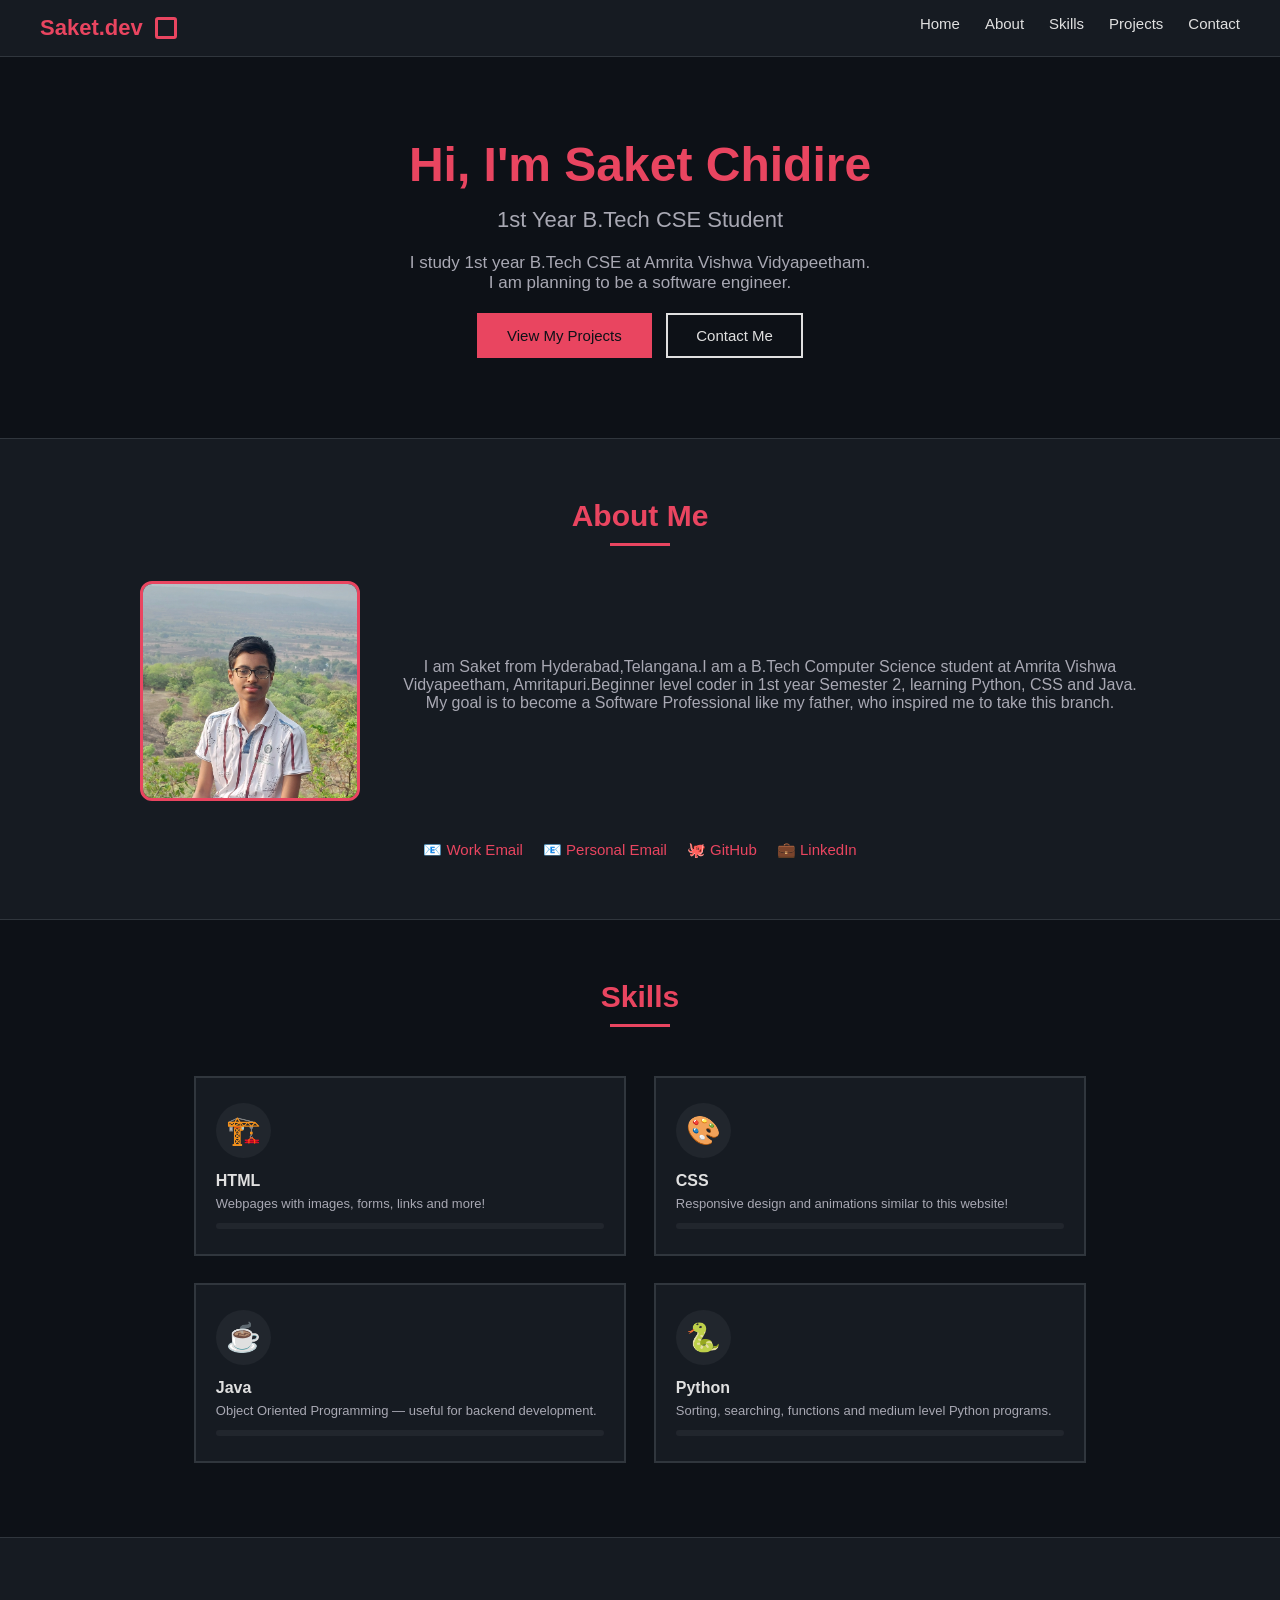
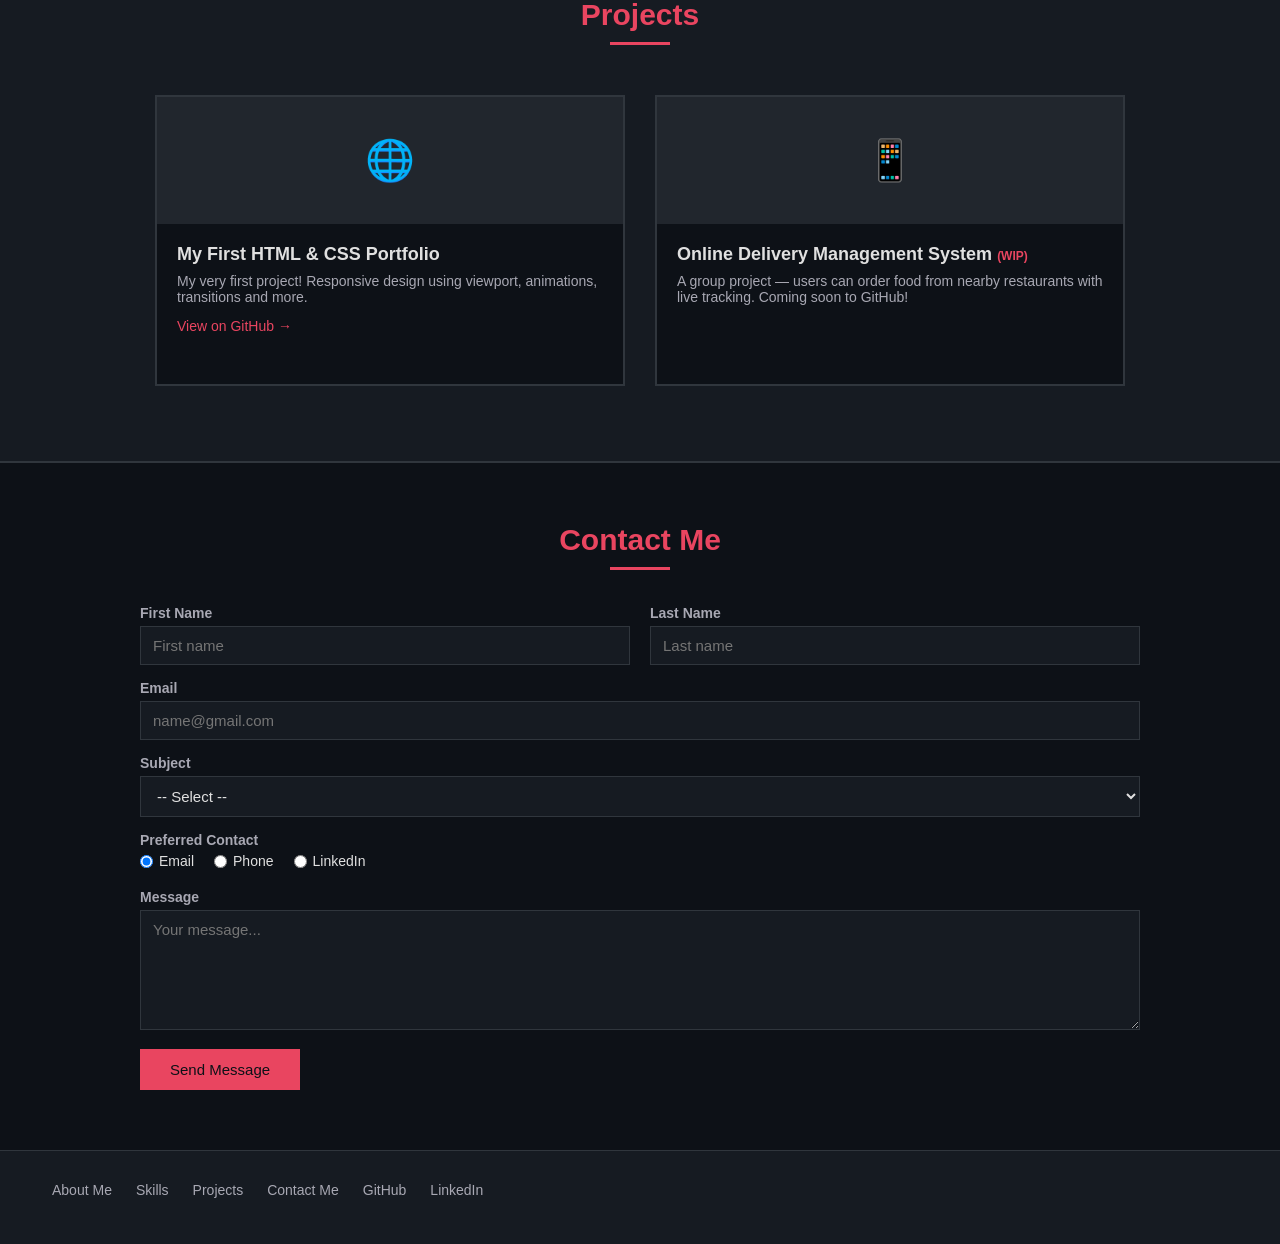
==== index.html @ dae56f38 "Add files via upload" ====
<!DOCTYPE html>
<html>
<head>
  <meta charset="UTF-8">
  <meta name="viewport" content="width=device-width, initial-scale=1.0">
  <title>My Portfolio</title>
  <link rel="stylesheet" href="style.css">
</head>
<body>

  <div id="navbar">
    <div class="nav-inner">
      <div class="logo-wrap">
        <a href="#home" class="logo">Saket.dev</a>
        <div class="loading-box"></div>
      </div>
      <ul class="nav-links">
        <li><a href="#home">Home</a></li>
        <li><a href="#about">About</a></li>
        <li><a href="#skills">Skills</a></li>
        <li><a href="#projects">Projects</a></li>
        <li><a href="#contact">Contact</a></li>
      </ul>
    </div>
  </div>

  <div id="home">
    <h1>Hi, I'm Saket Chidire</h1>
    <h2>1st Year B.Tech CSE Student</h2>
    <p>I study 1st year B.Tech CSE at Amrita Vishwa Vidyapeetham.<br>I am planning to be a software engineer.</p>
    <a href="#projects" class="btn">View My Projects</a>
    <a href="#contact" class="btn-outline">Contact Me</a>
  </div>

  <div id="about">
    <div class="inner">
      <h2>About Me</h2>
      <hr class="divider" />
      
      <div class="about-inner">
        <div class="about-photos">
          <img src="photo.webp" alt="Saket Chidire" class="about-photo" />
        </div>
        <div class="about-text">
          
          <p>I am Saket from Hyderabad,Telangana.I am a B.Tech Computer Science student at Amrita Vishwa Vidyapeetham, Amritapuri.Beginner level coder in 1st year Semester 2, learning Python, CSS and Java.
            My goal is to become a Software Professional like my father, who inspired me to take this branch.</p>
        </div>
      </div>

      <div class="about-links">
        <a href="mailto:am.sc.u4cse25345@am.students.amrita.edu">&#128231; Work Email</a>
        <a href="mailto:saketchidire@gmail.com">&#128231; Personal Email</a>
        <a href="https://github.com/SaketC86" target="_blank">&#128025; GitHub</a>
        <a href="https://www.linkedin.com/in/saket-chidire-988ba2376/" target="_blank">&#128188; LinkedIn</a>
      </div>

    </div>
  </div>

  <section id="skills">
    <h2>Skills</h2>
    <hr class="divider" />
    <div class="skills-grid">
      <div class="skill-card">
        <div class="skill-icon">🏗️</div>
        <h3>HTML</h3>
        <p>Webpages with images, forms, links and more!</p>
        <div class="skill-bar-track"><div class="skill-bar"></div></div>
      </div>
      <div class="skill-card">
        <div class="skill-icon">🎨</div>
        <h3>CSS</h3>
        <p>Responsive design and animations similar to this website!</p>
        <div class="skill-bar-track"><div class="skill-bar"></div></div>
      </div>
      <div class="skill-card">
        <div class="skill-icon">☕</div>
        <h3>Java</h3>
        <p>Object Oriented Programming — useful for backend development.</p>
        <div class="skill-bar-track"><div class="skill-bar"></div></div>
      </div>
      <div class="skill-card">
        <div class="skill-icon">🐍</div>
        <h3>Python</h3>
        <p>Sorting, searching, functions and medium level Python programs.</p>
        <div class="skill-bar-track"><div class="skill-bar"></div></div>
      </div>
    </div>
  </section>

  <div id="projects">
    <h2>Projects</h2>
    <hr class="divider" />
    <div class="proj-wrap">
      <div class="card">
        <div class="card-thumb">&#127760;</div>
        <div class="card-body">
          <h3>My First HTML &amp; CSS Portfolio</h3>
          <p>My very first project! Responsive design using viewport, animations, transitions and more.</p>
          <a href="https://github.com/SaketC86" target="_blank">View on GitHub &rarr;</a>
        </div>
      </div>
      <div class="card">
        <div class="card-thumb">&#128241;</div>
        <div class="card-body">
          <h3>Online Delivery Management System <span style="font-size:12px;color:rgb(233, 69, 96);">(WIP)</span></h3>
          <p>A group project — users can order food from nearby restaurants with live tracking. Coming soon to GitHub!</p>
        </div>
      </div>
    </div>
  </div>

  <div id="contact">
    <div class="inner">
      <h2>Contact Me</h2>
      <hr class="divider" />
      <form method="post">
        <div class="form-row">
          <div class="form-group">
            <label for="fname">First Name</label>
            <input type="text" id="fname" name="fname" placeholder="First name" required />
          </div>
          <div class="form-group">
            <label for="lname">Last Name</label>
            <input type="text" id="lname" name="lname" placeholder="Last name" required />
          </div>
        </div>
        <div class="form-group">
          <label for="email">Email</label>
          <input type="email" id="email" name="email" placeholder="name@gmail.com" required />
        </div>
        <div class="form-group">
          <label for="subject">Subject</label>
          <select id="subject" name="subject">
            <option value="">-- Select --</option>
            <option value="collab">Project Collaboration</option>
            <option value="feedback">Portfolio Feedback</option>
            <option value="internship">Internship</option>
            <option value="other">Other</option>
          </select>
        </div>
        <div class="form-group">
          <label>Preferred Contact</label>
          <div class="radio-group">
            <label><input type="radio" name="pref" value="email" checked /> Email</label>
            <label><input type="radio" name="pref" value="phone" /> Phone</label>
            <label><input type="radio" name="pref" value="linkedin" /> LinkedIn</label>
          </div>
        </div>
        <div class="form-group">
          <label for="message">Message</label>
          <textarea id="message" name="message" placeholder="Your message..." required></textarea>
        </div>
        <button type="submit" class="form-btn">Send Message</button>
      </form>
    </div>
  </div>

  <div id="footer">
    <ul>
      <li><a href="#about">About Me</a></li>
      <li><a href="#skills">Skills</a></li>
      <li><a href="#projects">Projects</a></li>
      <li><a href="#contact">Contact Me</a></li>
      <li><a href="https://github.com/SaketC86" target="_blank">GitHub</a></li>
      <li><a href="https://www.linkedin.com/in/saket-chidire-988ba2376/" target="_blank">LinkedIn</a></li>
    </ul>
  </div>

</body>
</html>
---- style.css ----
html { scroll-behavior: smooth; }

* {
  margin: 0;
  padding: 0;
  box-sizing: border-box;
}

body {
  font-family: Arial, sans-serif;
  font-size: 16px;
  background-color: rgb(13, 17, 23);
  color: rgb(224, 224, 224);
}

@keyframes loading {
  0%   { transform: rotateX(0deg)   rotateY(0deg)   rotateZ(0deg); }
  33%  { transform: rotateX(180deg) rotateY(0deg)   rotateZ(0deg); }
  67%  { transform: rotateX(180deg) rotateY(180deg) rotateZ(0deg); }
  100% { transform: rotateX(180deg) rotateY(180deg) rotateZ(180deg); }
}

@keyframes fadeIn {
  from { opacity: 0; }
  to   { opacity: 1; }
}

@keyframes fillBar {
  from { width: 0%; }
  to   { width: 100%; }
}

@keyframes barPulse {
  from { background-color: rgb(233, 69, 96); }
  to   { background-color: rgb(233, 69, 96); }
}

@keyframes borderPulse {
  from { border-color: rgb(48, 54, 61); }
  to   { border-color: rgb(233, 69, 96); }
}

.divider {
  border: none;
  border-top: 3px solid rgb(233, 69, 96);
  width: 60px;
  margin: 0 auto 35px;
}

.inner {
  max-width: 1000px;
  margin: 0 auto;
}

/* NAVBAR */
#navbar {
  background-color: rgb(22, 27, 34);
  padding: 15px 40px;
  border-bottom: 1px solid rgb(48, 54, 61);
}

.nav-inner {
  overflow: hidden;
}

.logo-wrap {
  float: left;
  display: flex;
  align-items: center;
  gap: 12px;
}

.logo {
  font-size: 22px;
  font-weight: bold;
  color: rgb(233, 69, 96);
  text-decoration: none;
}

.loading-box {
  width: 22px;
  height: 22px;
  border: 3px solid rgb(233, 69, 96);
  border-radius: 3px;
  animation: loading 2s ease-in-out infinite;
}

.nav-links {
  float: right;
  list-style: none;
  display: flex;
  gap: 25px;
}

.nav-links a {
  color: rgb(224, 224, 224);
  text-decoration: none;
  font-size: 15px;
}

.nav-links a:hover {
  color: rgb(233, 69, 96);
}

/* HERO */
#home {
  background-color: rgb(13, 17, 23);
  color: rgb(255, 255, 255);
  padding: 80px 40px;
  text-align: center;
}

#home h1 {
  font-size: 48px;
  margin-bottom: 15px;
  color: rgb(233, 69, 96);
  opacity: 0;
  animation: fadeIn 1s ease forwards;
}

#home h2 {
  font-size: 22px;
  font-weight: normal;
  margin-bottom: 20px;
  color: rgb(168, 168, 179);
  opacity: 0;
  animation: fadeIn 1s ease forwards 1s;
}

#home p {
  font-size: 17px;
  color: rgb(168, 168, 179);
  margin-bottom: 20px;
  opacity: 0;
  animation: fadeIn 1s ease forwards 2s;
}

.btn {
  background-color: rgb(233, 69, 96);
  color: rgb(13, 17, 23);
  padding: 12px 28px;
  text-decoration: none;
  font-size: 15px;
  border: 2px solid rgb(233, 69, 96);
  margin-right: 10px;
  display: inline-block;
}

.btn-outline {
  color: rgb(224, 224, 224);
  padding: 12px 28px;
  text-decoration: none;
  font-size: 15px;
  border: 2px solid rgb(224, 224, 224);
  display: inline-block;
}

.btn:hover { background-color: rgb(199, 54, 82); }
.btn-outline:hover { background-color: rgb(224, 224, 224); color: rgb(13, 17, 23); }

/* ABOUT */
#about {
  background-color: rgb(22, 27, 34);
  padding: 60px 40px;
  border-top: 1px solid rgb(48, 54, 61);
  border-bottom: 1px solid rgb(48, 54, 61);
}

#about h2 {
  font-size: 30px;
  margin-bottom: 10px;
  color: rgb(233, 69, 96);
  text-align: center;
}

#about p {
  font-size: 16px;
  color: rgb(168, 168, 179);
  margin-bottom: 12px;
}

.about-inner {
  display: flex;
  align-items: center;
  justify-content: center;
  gap: 40px;
  margin-top: 20px;
}

.about-photos {
  display: flex;
  flex-direction: column;
  gap: 15px;
  flex-shrink: 0;
}

.about-photo {
  width: 220px;
  height: 220px;
  object-fit: cover;
  border-radius: 12px;
  border: 3px solid rgb(233, 69, 96);
}

.about-text {
  flex: 1;
  text-align: center; /* ONLY ADDITION: Centers the text beside the photo */
}

.about-links {
  width: 100%;
  display: flex;
  justify-content: center;
  gap: 20px;
  flex-wrap: wrap;
  margin-top: 40px;
  clear: both; /* Ensures links sit below everything else */
}

.about-links a {
  color: rgb(233, 69, 96);
  text-decoration: none;
  font-size: 15px;
}

.about-links a:hover { text-decoration: underline; }

/* SKILLS */
section {
  padding: 60px 40px;
  max-width: 1000px;
  margin: 0 auto;
}

section h2 {
  font-size: 30px;
  margin-bottom: 10px;
  color: rgb(233, 69, 96);
  text-align: center;
}

.skills-grid { overflow: hidden; }

.skill-card {
  float: left;
  width: 47%;
  margin: 1.5%;
  background-color: rgb(22, 27, 34);
  border: 2px solid rgb(48, 54, 61);
  padding: 25px 20px;
  box-sizing: border-box;
  transition: border-color 0.3s ease, box-shadow 0.3s ease;
}

.skill-card:hover {
  border-color: rgb(233, 69, 96);
  box-shadow: 0 0 0 2px rgb(233, 69, 96);
}

.skill-icon {
  font-size: 28px;
  width: 55px;
  height: 55px;
  border-radius: 50%;
  background-color: rgb(33, 38, 45);
  display: flex;
  align-items: center;
  justify-content: center;
  margin-bottom: 14px;
}

.skill-card h3 {
  font-size: 16px;
  font-weight: bold;
  margin-bottom: 6px;
  color: rgb(224, 224, 224);
}

.skill-card p {
  font-size: 13px;
  color: rgb(168, 168, 179);
  margin-bottom: 12px;
}

.skill-bar-track {
  background-color: rgb(33, 38, 45);
  border-radius: 4px;
  height: 6px;
  overflow: hidden;
}

.skill-bar {
  height: 100%;
  border-radius: 4px;
  width: 0%;
  animation: fillBar 1s ease-out forwards, barPulse 1.5s ease-in-out infinite alternate;
}

/* PROJECTS */
#projects {
  background-color: rgb(22, 27, 34);
  padding: 60px 40px;
  border-top: 1px solid rgb(48, 54, 61);
  border-bottom: 1px solid rgb(48, 54, 61);
}

#projects h2 {
  font-size: 30px;
  margin-bottom: 10px;
  color: rgb(233, 69, 96);
  text-align: center;
}

.proj-wrap {
  max-width: 1000px;
  margin: 0 auto;
  overflow: hidden;
}

.card {
  float: left;
  width: 47%;
  margin: 1.5%;
  background-color: rgb(13, 17, 23);
  border: 2px solid rgb(48, 54, 61);
  box-sizing: border-box;
  animation: borderPulse 2s ease-in-out infinite alternate;
}

.card-thumb {
  background-color: rgb(33, 38, 45);
  padding: 40px;
  text-align: center;
  font-size: 40px;
  transition: background-color 0.3s ease;
}

.card:hover .card-thumb { background-color: rgb(48, 54, 61); }

.card-body {
  padding: 20px;
  min-height: 160px;
}

.card-body h3 {
  font-size: 18px;
  margin-bottom: 8px;
  color: rgb(224, 224, 224);
}

.card-body p {
  font-size: 14px;
  color: rgb(168, 168, 179);
  margin-bottom: 12px;
}

.card-body a {
  color: rgb(233, 69, 96);
  text-decoration: none;
  font-size: 14px;
}

.card-body a:hover { text-decoration: underline; }

/* CONTACT */
#contact {
  background-color: rgb(13, 17, 23);
  padding: 60px 40px;
  border-top: 1px solid rgb(48, 54, 61);
}

#contact h2 {
  font-size: 30px;
  margin-bottom: 10px;
  color: rgb(233, 69, 96);
  text-align: center;
}

.form-group { margin-bottom: 15px; }

label {
  display: block;
  font-size: 14px;
  font-weight: bold;
  margin-bottom: 5px;
  color: rgb(168, 168, 179);
}

input, select, textarea {
  width: 100%;
  padding: 10px 12px;
  font-size: 15px;
  border: 1px solid rgb(48, 54, 61);
  background-color: rgb(22, 27, 34);
  color: rgb(224, 224, 224);
  font-family: Arial, sans-serif;
}

input:focus, select:focus, textarea:focus {
  border-color: rgb(233, 69, 96);
  outline: none;
}

textarea {
  height: 120px;
  resize: vertical;
}

.radio-group {
  display: flex;
  gap: 20px;
  margin-top: 5px;
}

.radio-group label {
  font-weight: normal;
  display: flex;
  align-items: center;
  gap: 6px;
  cursor: pointer;
  color: rgb(224, 224, 224);
}

.form-row {
  display: flex;
  gap: 20px;
}

.form-row .form-group { flex: 1; }

.form-btn {
  background-color: rgb(233, 69, 96);
  color: rgb(13, 17, 23);
  border: none;
  padding: 12px 30px;
  font-size: 15px;
  cursor: pointer;
  font-family: Arial, sans-serif;
}

.form-btn:hover { background-color: rgb(199, 54, 82); }

/* FOOTER */
#footer {
  background-color: rgb(22, 27, 34);
  color: rgb(168, 168, 179);
  padding: 30px 40px;
  text-align: center;
  border-top: 1px solid rgb(48, 54, 61);
}

#footer ul {
  list-style: none;
  margin-bottom: 15px;
  overflow: hidden;
}

#footer ul li {
  float: left;
  margin: 0 12px;
}

#footer ul a {
  color: rgb(168, 168, 179);
  text-decoration: none;
  font-size: 14px;
}

#footer ul a:hover { color: rgb(233, 69, 96); }
#footer p { font-size: 13px; }

/* RESPONSIVE */
@media (max-width: 768px) {
  .nav-inner   { flex-direction: column; gap: 15px; }
  #home        { padding: 60px 20px; }
  #home h1     { font-size: 34px; }
  .skill-card, .card { float: none; width: 100%; margin: 10px 0; }
  section      { padding: 40px 20px; }
  .form-row    { flex-direction: column; gap: 0; }
  #footer ul li { float: none; margin: 5px 0; }
  .about-inner { flex-direction: column; text-align: center; }
  .card-body   { min-height: unset; }
}

@media (max-width: 480px) {
  #home h1   { font-size: 26px; }
  .nav-links { flex-direction: column; gap: 10px; text-align: center; }
}
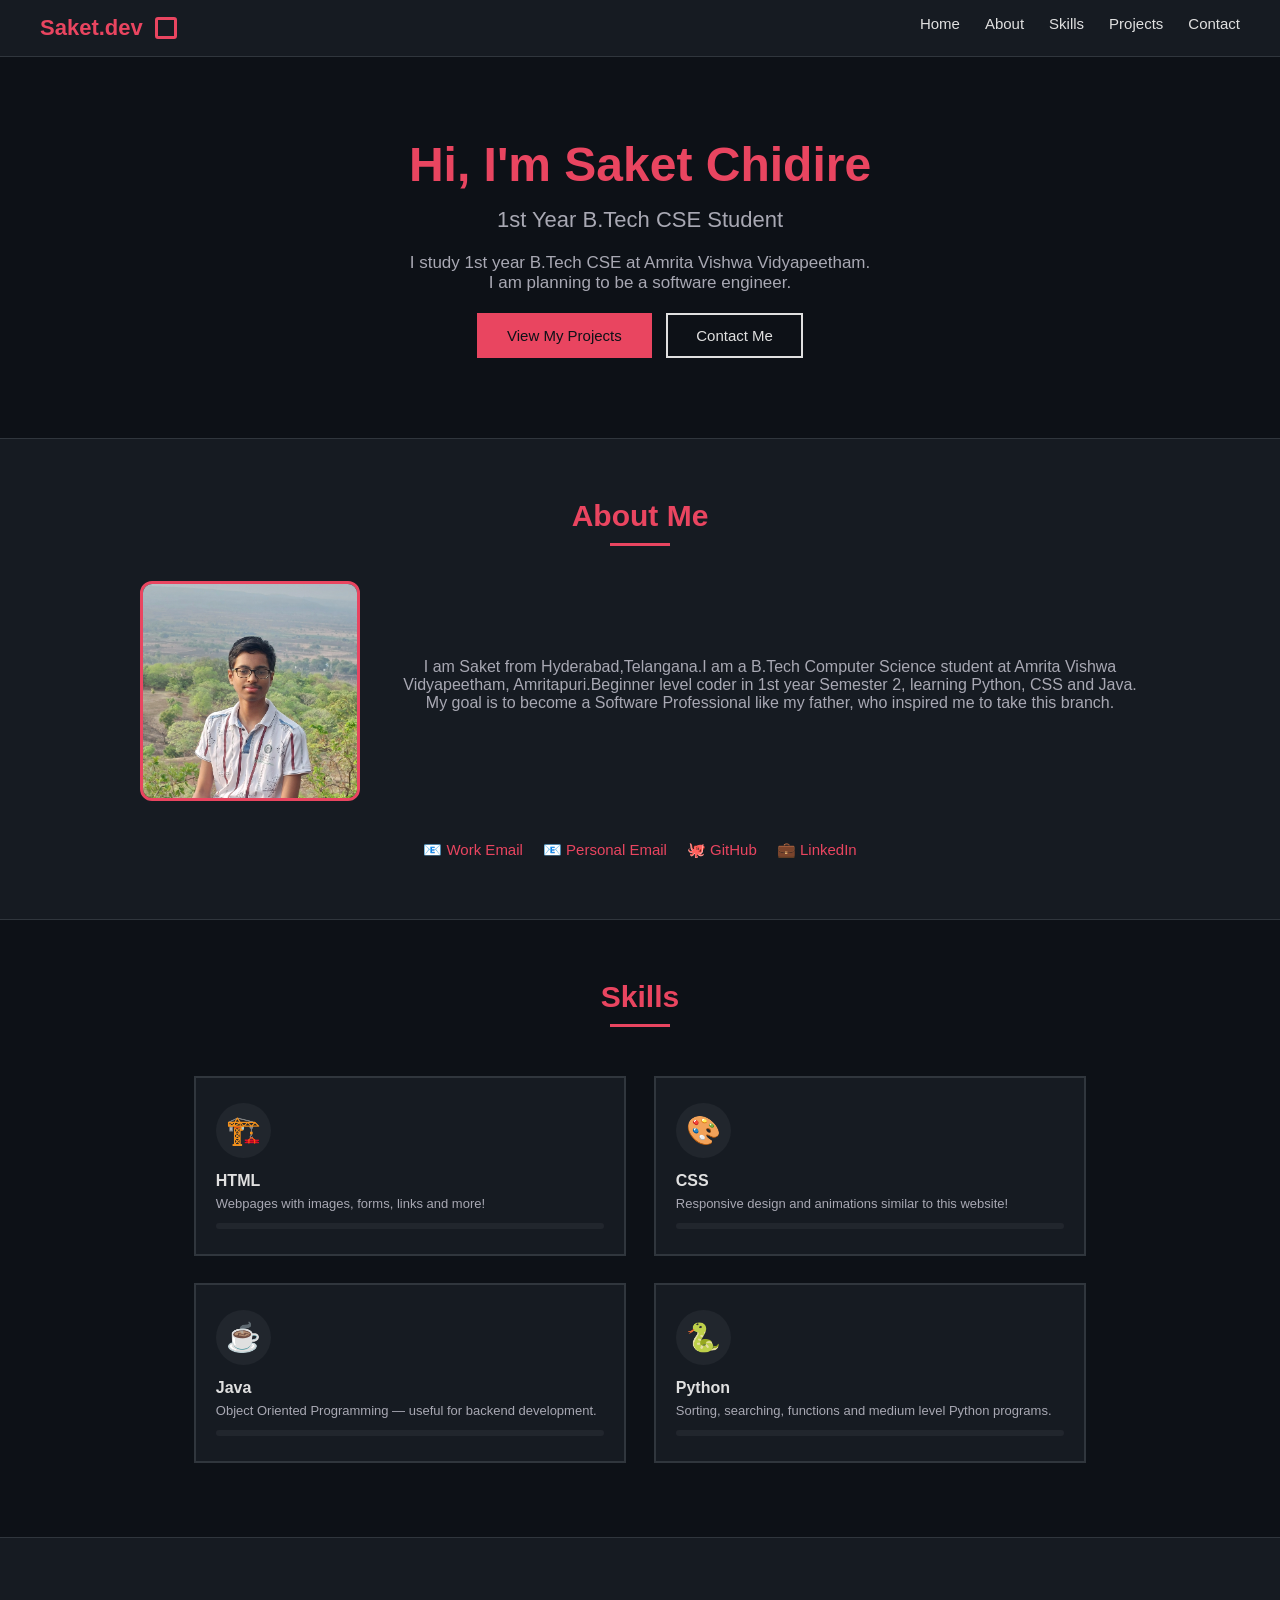
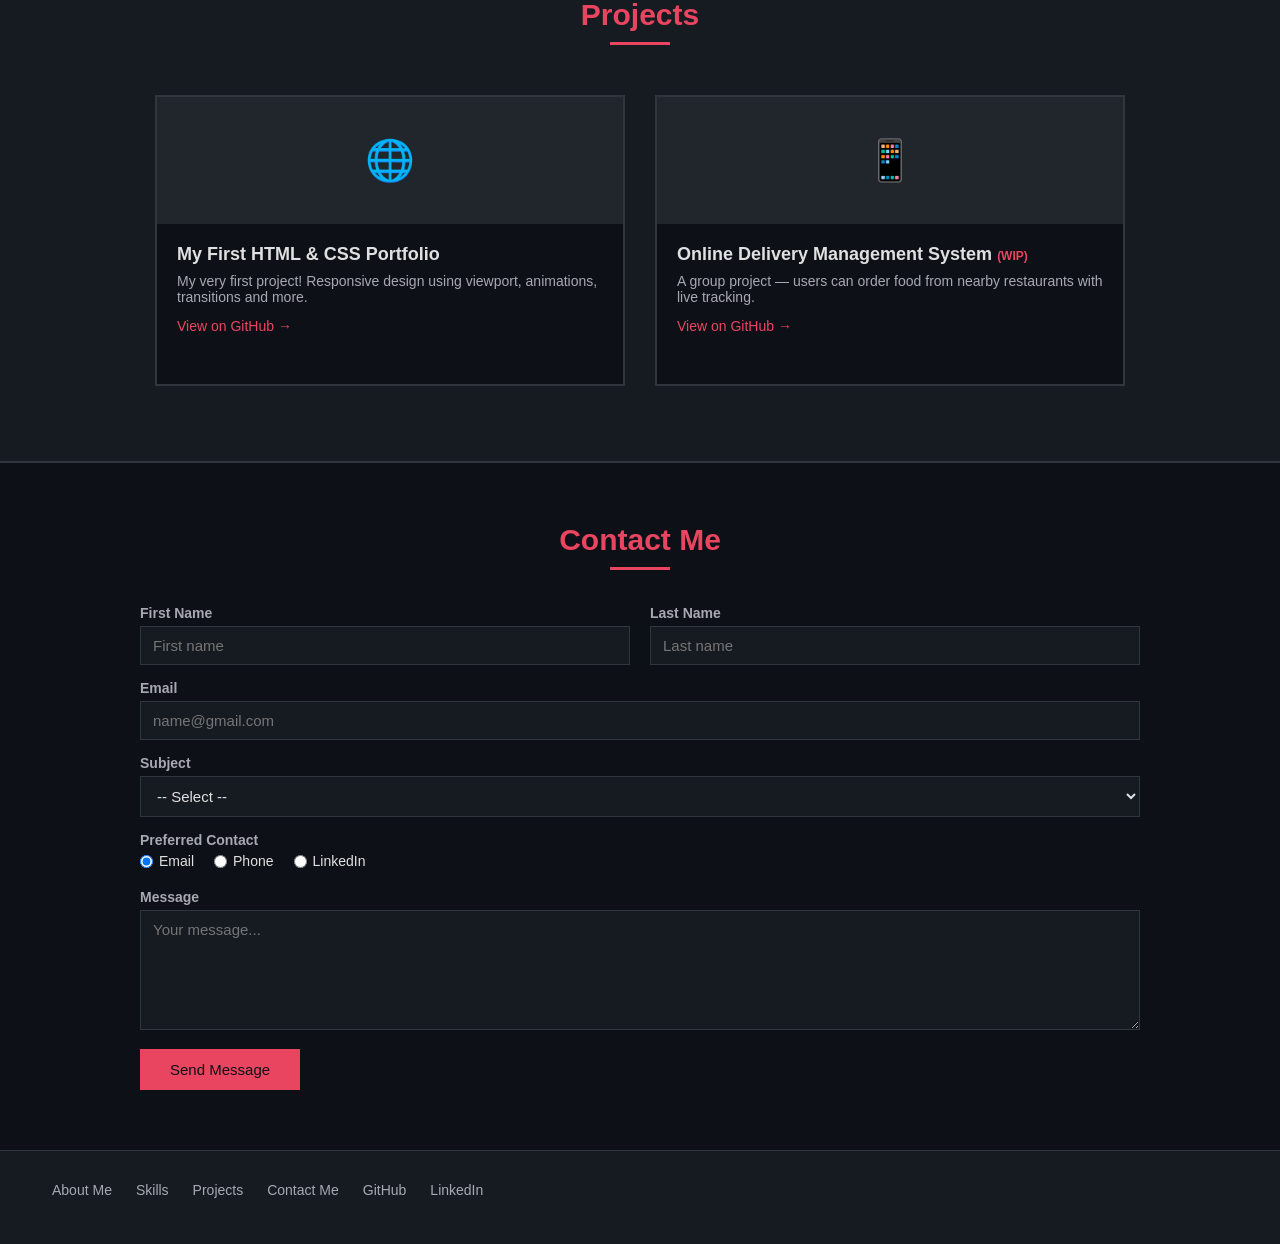
==== commit a687e225: "Update index.html" ====
--- a/index.html
+++ b/index.html
@@ -105,7 +105,8 @@
         <div class="card-thumb">&#128241;</div>
         <div class="card-body">
           <h3>Online Delivery Management System <span style="font-size:12px;color:rgb(233, 69, 96);">(WIP)</span></h3>
-          <p>A group project — users can order food from nearby restaurants with live tracking. Coming soon to GitHub!</p>
+          <p>A group project — users can order food from nearby restaurants with live tracking.</p>
+          <a href="https://github.com/SaketC86/CSE111_CaseStudy_GroupD2" target="_blank">View on GitHub &rarr;</a>
         </div>
       </div>
     </div>
@@ -115,7 +116,7 @@
     <div class="inner">
       <h2>Contact Me</h2>
       <hr class="divider" />
-      <form method="post">
+      <form action="thankyou.html" method="get">
         <div class="form-row">
           <div class="form-group">
             <label for="fname">First Name</label>
@@ -169,4 +170,4 @@
   </div>
 
 </body>
-</html>+</html>
--- a/style.css
+++ b/style.css
@@ -102,7 +102,6 @@
   color: rgb(233, 69, 96);
 }
 
-/* HERO */
 #home {
   background-color: rgb(13, 17, 23);
   color: rgb(255, 255, 255);
@@ -158,7 +157,6 @@
 .btn:hover { background-color: rgb(199, 54, 82); }
 .btn-outline:hover { background-color: rgb(224, 224, 224); color: rgb(13, 17, 23); }
 
-/* ABOUT */
 #about {
   background-color: rgb(22, 27, 34);
   padding: 60px 40px;
@@ -204,7 +202,7 @@
 
 .about-text {
   flex: 1;
-  text-align: center; /* ONLY ADDITION: Centers the text beside the photo */
+  text-align: center; 
 }
 
 .about-links {
@@ -214,7 +212,7 @@
   gap: 20px;
   flex-wrap: wrap;
   margin-top: 40px;
-  clear: both; /* Ensures links sit below everything else */
+  clear: both; 
 }
 
 .about-links a {
@@ -296,7 +294,7 @@
   animation: fillBar 1s ease-out forwards, barPulse 1.5s ease-in-out infinite alternate;
 }
 
-/* PROJECTS */
+
 #projects {
   background-color: rgb(22, 27, 34);
   padding: 60px 40px;
@@ -440,7 +438,6 @@
 
 .form-btn:hover { background-color: rgb(199, 54, 82); }
 
-/* FOOTER */
 #footer {
   background-color: rgb(22, 27, 34);
   color: rgb(168, 168, 179);
@@ -469,7 +466,6 @@
 #footer ul a:hover { color: rgb(233, 69, 96); }
 #footer p { font-size: 13px; }
 
-/* RESPONSIVE */
 @media (max-width: 768px) {
   .nav-inner   { flex-direction: column; gap: 15px; }
   #home        { padding: 60px 20px; }
@@ -485,4 +481,4 @@
 @media (max-width: 480px) {
   #home h1   { font-size: 26px; }
   .nav-links { flex-direction: column; gap: 10px; text-align: center; }
-}+}
